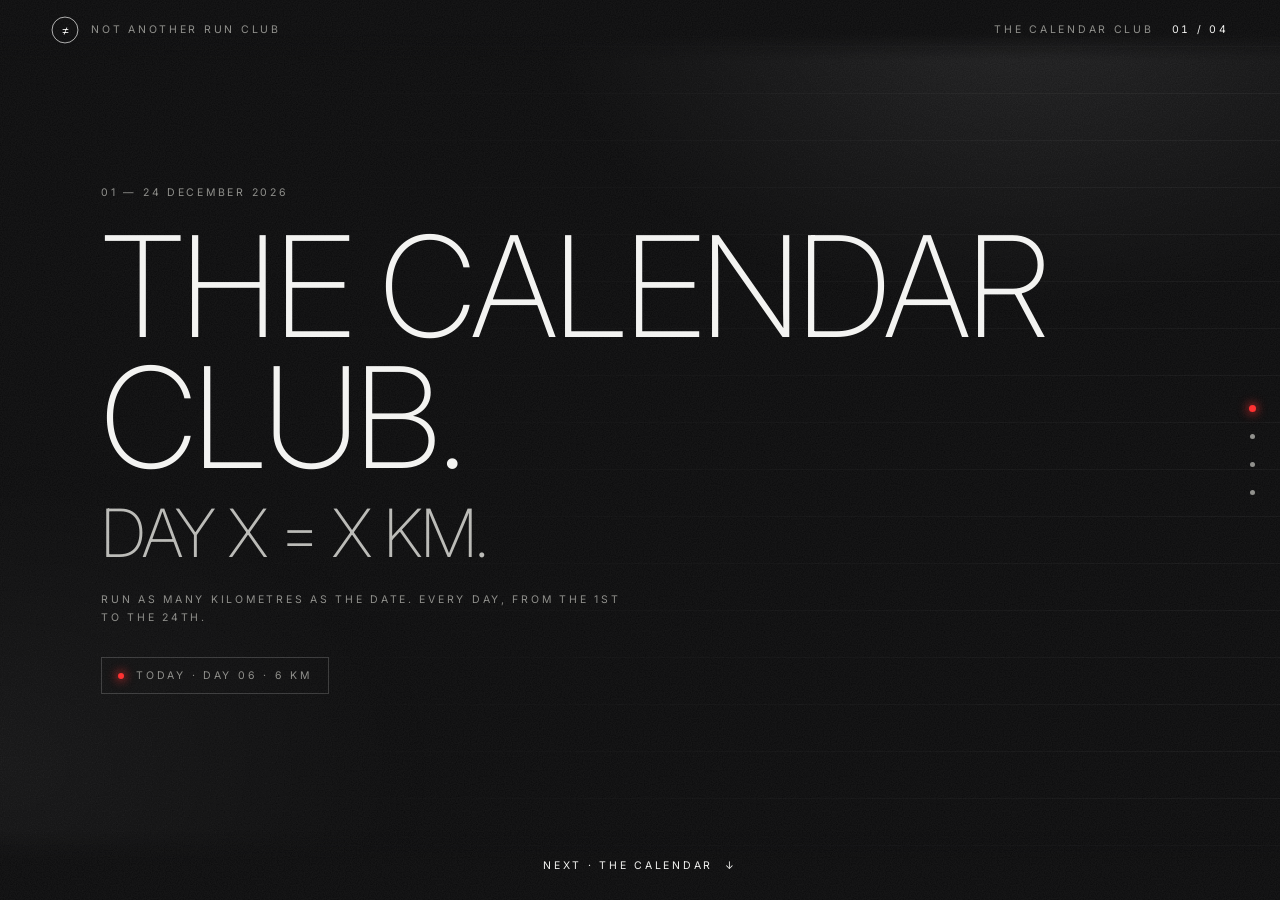
==== index.html @ fd792aae "Add files via upload" ====
<!DOCTYPE html>
<html lang="en">
<head>
<meta charset="utf-8">
<meta name="viewport" content="width=device-width, initial-scale=1, viewport-fit=cover">
<title>The Calendar Club</title>
<meta name="description" content="Day X = X km. An advent calendar for runners, 1–24 December.">
<meta name="theme-color" content="#0a0a0b">
<!-- Remove the next line if you WANT search engines to list the page (it shows runners' names). -->
<meta name="robots" content="noindex">
<link rel="icon" href="data:image/svg+xml,%3Csvg xmlns='http://www.w3.org/2000/svg' viewBox='0 0 40 40'%3E%3Crect width='40' height='40' fill='%230a0a0b'/%3E%3Ccircle cx='20' cy='20' r='17' fill='none' stroke='%23f3f3f1'/%3E%3Ctext x='20' y='28' text-anchor='middle' font-size='22' fill='%23f3f3f1' font-family='sans-serif'%3E%E2%89%A0%3C/text%3E%3C/svg%3E">
<link rel="preconnect" href="https://fonts.googleapis.com">
<link rel="preconnect" href="https://fonts.gstatic.com" crossorigin>
<link href="https://fonts.googleapis.com/css2?family=Inter:wght@200;300;400;500&display=swap" rel="stylesheet">
<link rel="stylesheet" href="style.css">
<style>
/* ===== DECK: four full-screen pages, one visible at a time, fading into each other ===== */
html,body{height:100%;overflow:hidden;overscroll-behavior:none}
#deck{position:fixed;inset:0;height:100vh;height:100dvh}
.page{position:absolute;inset:0;overflow-y:auto;overflow-x:hidden;overscroll-behavior:contain;scrollbar-width:thin;scrollbar-color:#2c2c30 transparent;
  opacity:0;visibility:hidden;transition:opacity .75s ease,visibility 0s linear .75s}
.page.active{opacity:1;visibility:visible;transition:opacity .75s ease .12s,visibility 0s}
.pin{min-height:100%;width:100%;max-width:var(--maxw);margin:0 auto;display:flex;flex-direction:column;justify-content:center;
  padding:calc(var(--bar) + 22px + env(safe-area-inset-top)) var(--pad) calc(var(--foot) + 22px + env(safe-area-inset-bottom));
  transform:translateY(18px);transition:transform .75s ease}
.page.active .pin{transform:none}

/* fixed chrome */
.bar,.foot{position:fixed;left:0;right:0;z-index:20;display:flex;align-items:center;justify-content:space-between;padding:0 var(--pad);pointer-events:none}
.bar>*,.foot>*{pointer-events:auto}
.bar{top:0;height:calc(var(--bar) + env(safe-area-inset-top));padding-top:env(safe-area-inset-top);background:linear-gradient(var(--bg) 55%,rgba(10,10,11,0))}
.foot{bottom:0;height:calc(var(--foot) + env(safe-area-inset-bottom));padding-bottom:env(safe-area-inset-bottom);justify-content:center;background:linear-gradient(to top,var(--bg) 55%,rgba(10,10,11,0))}
.brand{display:flex;align-items:center;gap:12px}
.badge{width:28px;height:28px;flex:none}
.bar .right{display:flex;gap:18px;align-items:center}
.bar .num{color:var(--ink)}
.next{display:inline-flex;gap:12px;align-items:center;padding:10px 6px;color:var(--ink)}
.next .micro{color:var(--ink)}
.next .arr{display:inline-block;animation:nudge 1.9s ease-in-out infinite}
@keyframes nudge{0%,100%{transform:translateY(0)}50%{transform:translateY(4px)}}
.next.up .arr{animation:none}
.dots{position:fixed;right:max(6px,calc(var(--pad) / 2 - 12px));top:50%;transform:translateY(-50%);z-index:21;display:flex;flex-direction:column}
.dots button{width:28px;height:28px;display:grid;place-items:center}
.dots button::before{content:"";width:5px;height:5px;border-radius:50%;background:var(--ink-3);transition:all .3s}
.dots button:hover::before{background:var(--ink)}
.dots button[aria-current="true"]::before{width:7px;height:7px;background:var(--red);box-shadow:0 0 10px 2px rgba(255,43,43,.6)}

/* page 1 — hero */
.hero h1{font-size:clamp(46px,min(11.5vw,17vh,140px),158px);margin-top:20px}
.hero .lead{font-size:clamp(26px,min(5.2vw,8vh),68px);color:var(--ink-2);margin-top:.32em}
.hero .rule{margin-top:26px;max-width:520px}
.status{margin-top:30px;display:inline-flex;gap:12px;align-items:center;border:1px solid var(--line);padding:9px 16px;align-self:flex-start}
.demo-pill{display:inline-flex;gap:10px;align-items:center;margin-top:14px;color:var(--ink);align-self:flex-start}
#updated{margin-top:14px}

/* section headings */
.sec-head{display:flex;justify-content:space-between;align-items:flex-end;gap:14px 32px;flex-wrap:wrap;margin-bottom:clamp(18px,3vh,36px)}
.sec-head h2{font-size:clamp(36px,min(7vw,11vh),92px)}
.sec-head .meta{display:flex;gap:18px;align-items:center;flex-wrap:wrap}
.notice{min-height:1.2em;margin-bottom:10px}

/* page 2 — calendar */
.cal{display:grid;grid-template-columns:repeat(6,minmax(0,1fr));gap:1px;background:var(--line-2);border:1px solid var(--line-2)}
@media(min-width:720px){.cal{grid-template-columns:repeat(8,minmax(0,1fr))}}
@media(min-width:1040px){.cal{grid-template-columns:repeat(12,minmax(0,1fr))}}
.tile{position:relative;background:var(--bg);text-align:left;padding:12px 10px 10px;min-height:104px;display:flex;flex-direction:column;justify-content:space-between;transition:background .15s,color .15s}
@media(min-width:720px){.tile{min-height:clamp(104px,15vh,150px)}}
@media(min-width:1040px){.tile{min-height:clamp(120px,24vh,210px);padding:16px 14px 14px}}
.tile .n{font-size:clamp(22px,2.6vw,32px);font-weight:200;letter-spacing:-.01em;line-height:1}
.tile .km{letter-spacing:.14em;font-size:10px;white-space:nowrap}
.tile .bt{display:flex;flex-direction:column;gap:1px}
.tile .met{letter-spacing:.12em;font-size:10px;white-space:nowrap}
.tile:hover{background:var(--bg-2)}
.tile.future{color:var(--ink-3)}
.tile.today::after{content:"";position:absolute;top:12px;right:12px;width:6px;height:6px;border-radius:50%;background:var(--red);box-shadow:0 0 10px 2px rgba(255,43,43,.55)}
.tile[aria-pressed="true"]{background:var(--ink);color:#0a0a0b}
.tile[aria-pressed="true"] .micro{color:#555}

/* page 3 — leaderboard */
.board{border-top:1px solid var(--line)}
.head,.row{display:grid;grid-template-columns:54px minmax(0,1.5fr) repeat(6,minmax(0,1fr));column-gap:14px;align-items:baseline}
.board.all .head,.board.all .row{grid-template-columns:54px minmax(0,2.4fr) repeat(3,minmax(0,1fr));column-gap:18px}
.head{align-items:end;padding:14px 0;border-bottom:1px solid var(--line-2);position:sticky;top:calc(var(--bar) + env(safe-area-inset-top));background:rgba(10,10,11,.93);z-index:3}
.row{padding:17px 0;border-bottom:1px solid var(--line-2)}
.row .rank{font-size:13px;color:var(--ink-3);letter-spacing:.12em}
.row .name{display:block;font-size:clamp(17px,1.9vw,22px);font-weight:300;text-transform:uppercase;letter-spacing:.01em;overflow-wrap:anywhere}
.row .sub{display:block;margin-top:2px;letter-spacing:.2em;font-size:9.5px}
.row .v{font-size:clamp(15px,1.5vw,18px);font-variant-numeric:tabular-nums}
.row .u{margin-left:6px;font-size:9.5px;letter-spacing:.22em;color:var(--ink-3);font-weight:400}
.row.dim,.row.dim .name{color:var(--ink-3)}
.row.top{padding:clamp(22px,3.4vw,40px) 0 clamp(20px,3vw,34px);row-gap:18px;grid-template-areas:"rank who who who who who who who" ". . km sec pace tkm tsec tpace"}
.board.all .row.top{grid-template-areas:"rank who who who who" ". . tkm tsec tpace"}
.row.top .rank{grid-area:rank}.row.top .who{grid-area:who}.row.top .cell.km{grid-area:km}.row.top .cell.sec{grid-area:sec}.row.top .cell.pace{grid-area:pace}.row.top .cell.tkm{grid-area:tkm}.row.top .cell.tsec{grid-area:tsec}.row.top .cell.tpace{grid-area:tpace}
.row.top .rank{font-size:clamp(26px,4vw,50px);font-weight:200;color:var(--ink);letter-spacing:-.01em;line-height:1}
.row.top .name{font-size:clamp(30px,5.4vw,72px);font-weight:200;letter-spacing:-.015em;line-height:1}
.row.top .v{font-size:clamp(18px,1.8vw,25px);font-weight:200}
.board.all .row.top .v{font-size:clamp(20px,2.4vw,30px)}
.row .cell.tkm{padding-left:0}
.empty{padding:clamp(30px,6vh,80px) 0;border-bottom:1px solid var(--line-2)}
.empty .display{font-size:clamp(30px,5.4vw,72px);color:var(--ink-2)}
.ranknote{margin-top:14px}
@media(max-width:820px){
  .head{display:none}
  .row,.row.top,.board.all .row,.board.all .row.top{grid-template-columns:44px repeat(3,minmax(0,1fr));grid-template-areas:"rank who who who" ". km sec pace" ". tkm tsec tpace";column-gap:10px;row-gap:12px;align-items:start}
  .board.all .row,.board.all .row.top{grid-template-areas:"rank who who who" ". tkm tsec tpace"}
  .row .rank{grid-area:rank}.row .who{grid-area:who}.row .cell.km{grid-area:km}.row .cell.sec{grid-area:sec}.row .cell.pace{grid-area:pace}.row .cell.tkm{grid-area:tkm}.row .cell.tsec{grid-area:tsec}.row .cell.tpace{grid-area:tpace}
  .row .cell[data-s]::before{display:block;content:attr(data-s);font-size:9px;letter-spacing:.14em;text-transform:uppercase;color:var(--ink-3);font-weight:400;margin-bottom:2px;white-space:nowrap}
  .row .cell.tkm,.row .cell.tsec,.row .cell.tpace{padding-top:12px;border-top:1px solid var(--line-2)}
  .board.all .row .cell.tkm,.board.all .row .cell.tsec,.board.all .row .cell.tpace{padding-top:0;border-top:0}
  .row .v{font-size:16px}
  .row.top .v,.board.all .row.top .v{font-size:19px}
  .row .u{margin-left:4px;letter-spacing:.14em}
}

/* page 4 — map */
.mapgrid{display:grid;grid-template-columns:minmax(0,1fr);gap:28px}
@media(min-width:980px){.mapgrid{grid-template-columns:minmax(0,1fr) 330px}}
.seg{display:inline-flex;border:1px solid var(--line)}
.seg button{padding:9px 14px;font-size:10.5px;letter-spacing:.24em;text-transform:uppercase;color:var(--ink-3);font-weight:400;border-right:1px solid var(--line)}
.seg button:last-child{border-right:0}
.seg button[aria-pressed="true"]{background:var(--ink);color:#0a0a0b}
.mapwrap{position:relative;background:#050506;border:1px solid var(--line-2);overflow:hidden}
.mapwrap svg{display:block;width:100%;height:auto}
.land path{fill:#151517;stroke:#2d2d31;stroke-width:.8;vector-effect:non-scaling-stroke;stroke-linejoin:round}
.glow{mix-blend-mode:screen;pointer-events:none}
.core{fill:#ff7a7a;pointer-events:none;transition:transform .15s;transform-box:fill-box;transform-origin:center}
.dot.on .core{transform:scale(1.9)}
.hit{fill:transparent;cursor:pointer}
.maplabel{fill:#d6d6d2;font-family:var(--font);font-weight:400;letter-spacing:.16em;paint-order:stroke;stroke:#050506;stroke-width:3px;stroke-linejoin:round;pointer-events:none}
.tip{position:absolute;pointer-events:none;background:rgba(10,10,11,.94);border:1px solid var(--line);padding:10px 14px;white-space:nowrap;opacity:0;transform:translate(-50%,calc(-100% - 16px));transition:opacity .12s;z-index:5}
.tip.on{opacity:1}
.tip.below{transform:translate(-50%,18px)}
.tip b{display:block;font-weight:400;font-size:12px;letter-spacing:.18em;text-transform:uppercase;margin-bottom:2px}
.legend{display:flex;gap:10px;align-items:center;margin-top:12px}.legend i{flex:none}.legend span{min-width:0}
.legend i{display:inline-block;width:22px;height:22px;border-radius:50%;background:radial-gradient(circle,rgba(255,43,43,.95),rgba(255,43,43,0) 70%)}
.cities{list-style:none}
.cities li{padding:13px 0;border-bottom:1px solid var(--line-2);cursor:default}
.cities li.on .cn{color:var(--red)}
.cities .line{display:flex;justify-content:space-between;gap:12px;align-items:baseline}
.cities .cn{font-size:15px;text-transform:uppercase;letter-spacing:.06em;font-weight:300}
.cities .cbar{height:1px;background:var(--line-2);margin-top:9px;position:relative}
.cities .cbar i{position:absolute;left:0;top:-.5px;height:2px;background:var(--red);box-shadow:0 0 10px rgba(255,43,43,.6)}

@media(max-width:640px){.bar .right .title{display:none}.badge{width:24px;height:24px}.dots{right:2px}.dots button{width:16px;height:28px}}
@media(max-height:560px){.pin{justify-content:flex-start}}
</style>
</head>
<body>
<div class="heroBg" aria-hidden="true"></div>

<header class="bar">
  <div class="brand">
    <svg class="badge" viewBox="0 0 40 40" aria-hidden="true"><circle cx="20" cy="20" r="18.5" fill="none" stroke="currentColor" stroke-width="1"/><text x="20" y="27" text-anchor="middle" font-size="20" font-weight="300" fill="currentColor" font-family="Inter,system-ui,sans-serif">≠</text></svg>
    <span class="micro">Not Another Run Club</span>
  </div>
  <div class="right">
    <span class="micro title" id="pgTitle"></span>
    <span class="micro num" id="pgCount" aria-live="polite"></span>
  </div>
</header>

<nav class="dots" id="dots" aria-label="Pages"></nav>

<main id="deck">
  <section class="page active" id="top" data-title="The Calendar Club" aria-label="The Calendar Club">
    <div class="pin hero">
      <p class="micro">01 — 24 December 2026</p>
      <h1 class="display">The Calendar<br>Club.</h1>
      <p class="lead display">Day X = X km.</p>
      <p class="micro rule">Run as many kilometres as the date. Every day, from the 1st to the 24th.</p>
      <div class="status micro" id="status" aria-live="polite"></div>
      <div class="demo-pill micro" id="demoPill" hidden><span class="dot-live"></span>Demo data · not real runners</div>
      <p class="micro" id="updated"></p>
    </div>
  </section>

  <section class="page" id="calendar" data-title="The calendar" aria-label="The calendar">
    <div class="pin">
      <div class="sec-head">
        <h2 class="display">The calendar.</h2>
        <p class="micro">Tap a day to open its leaderboard</p>
      </div>
      <div class="cal" id="cal" role="group" aria-label="Days 1 to 24"></div>
    </div>
  </section>

  <section class="page" id="leaderboard" data-title="Leaderboard" aria-label="Leaderboard">
    <div class="pin" style="justify-content:flex-start">
      <div class="sec-head">
        <h2 class="display">Leaderboard.</h2>
        <div class="meta">
          <p class="micro" id="resMeta"></p>
          <button class="linkbtn" id="resAll" type="button" hidden>← All days</button>
        </div>
      </div>
      <p class="micro notice" id="notice" aria-live="polite"></p>
      <div class="board" id="board" role="table" aria-label="Leaderboard"></div>
      <p class="micro ranknote" id="rankNote"></p>
    </div>
  </section>

  <section class="page" id="map" data-title="Where we ran" aria-label="Where we ran">
    <div class="pin">
      <div class="sec-head">
        <h2 class="display">Where we ran.</h2>
        <div class="meta">
          <button class="linkbtn" id="mapAll" type="button" hidden>← All days</button>
          <div class="seg" id="seg" role="group" aria-label="Map area"></div>
        </div>
      </div>
      <div class="mapgrid">
        <div>
          <div class="mapwrap" id="mapwrap"></div>
          <div class="legend micro"><i aria-hidden="true"></i><span id="mapNote"></span></div>
        </div>
        <div>
          <p class="micro" style="margin-bottom:6px" id="cityHead">Cities</p>
          <ul class="cities" id="cities"></ul>
          <p class="micro" id="cityMore" style="margin-top:14px"></p>
        </div>
      </div>
    </div>
  </section>
</main>

<footer class="foot">
  <button class="next" id="nextBtn" type="button"><span class="micro" id="nextLab"></span><span class="micro arr" aria-hidden="true">↓</span></button>
</footer>

<noscript><p style="position:fixed;inset:0;display:grid;place-items:center;background:#0a0a0b;color:#f3f3f1;z-index:99">This page needs JavaScript.</p></noscript>

<script src="shared.js"></script>
<script>
(() => {
'use strict';
const { DAYS, norm, pad2, fmtKm, fmtTime, fmtPace, fmtInt, CITIES, cityKey, clean } = window.CC;

/* ===== SETTINGS ===== */
const YEAR = 2026;          // challenge year (1–24 December)
const TZ = 'Europe/Budapest';
const RANK_BY = 'time';     // 'time': fastest total time wins   |   'pace': fastest average pace wins (fairer when runners have different days)
const POLL_MS = 60000;      // how often the open page checks data.json for news

const $ = (q) => document.querySelector(q);
const NS = 'http://www.w3.org/2000/svg';
function h(tag, props, ...kids) {
  const el = document.createElement(tag);
  if (props) for (const [k, v] of Object.entries(props)) {
    if (v == null || v === false) continue;
    if (k === 'class') el.className = v;
    else if (k.startsWith('on')) el.addEventListener(k.slice(2), v);
    else el.setAttribute(k, v === true ? '' : v);
  }
  for (const c of kids.flat()) { if (c == null || c === false) continue; el.append(c.nodeType ? c : document.createTextNode(String(c))); }
  return el;
}
function s(tag, props, text) {
  const el = document.createElementNS(NS, tag);
  if (props) for (const [k, v] of Object.entries(props)) if (v != null) el.setAttribute(k, v);
  if (text != null) el.textContent = text;
  return el;
}

/* ===== STATE ===== */
const DEMO_Q = /[?&]demo(=|&|$)/.test(location.search);
let DATA = null, ENTRIES = [], loaded = false, lastText = null;
const state = { day: null, mapDay: null, view: null, active: null, touched: false };   // day = leaderboard filter, mapDay = map filter
let GEO = null;

function isDemo() { return DEMO_Q || !!(DATA && DATA.demo); }
function todayInfo() {
  if (isDemo()) return { phase: 'live', day: (DATA && DATA.previewToday) || 9 };
  const [y, m, d] = new Intl.DateTimeFormat('en-CA', { timeZone: TZ, year: 'numeric', month: '2-digit', day: '2-digit' }).format(new Date()).split('-').map(Number);
  const diff = Math.round((Date.UTC(y, m - 1, d) - Date.UTC(YEAR, 11, 1)) / 864e5);
  if (diff < 0) return { phase: 'before', in: -diff };
  if (diff >= DAYS) return { phase: 'after' };
  return { phase: 'live', day: diff + 1 };
}

/* ===== AGGREGATION ===== */
function computeRows(day) {
  const groups = new Map();
  for (const e of ENTRIES) { const k = norm(e.name); if (!groups.has(k)) groups.set(k, []); groups.get(k).push(e); }
  const rows = [];
  for (const [key, es] of groups) {
    es.sort((a, b) => (a.at - b.at) || (a.day - b.day));
    const byDay = new Map(); for (const e of es) byDay.set(e.day, e);          // one result per day — the latest entry wins
    const days = [...byDay.values()], doneDays = days.filter((e) => e.done);
    const sel = day ? days.filter((e) => e.day === day) : days, selDone = sel.filter((e) => e.done), timed = selDone.filter((e) => e.sec != null);
    const sumSec = (l) => l.reduce((a, e) => a + e.sec, 0), sumKm = (l) => l.reduce((a, e) => a + e.day, 0);      // a finished day is worth its own number of km
    const allTimed = doneDays.filter((e) => e.sec != null);
    rows.push({
      key, name: es[0].name, daysDone: doneDays.length,
      dayKm: sumKm(selDone), sec: timed.length ? sumSec(timed) : null, pace: timed.length ? sumSec(timed) / sumKm(timed) : null,                 // the selected day (all days when none is selected)
      totalKm: sumKm(doneDays), tsec: allTimed.length ? sumSec(allTimed) : null, tpace: allTimed.length ? sumSec(allTimed) / sumKm(allTimed) : null, // all days, counted by the page
      ranked: selDone.length > 0, tried: sel.length > 0, timeComplete: selDone.length > 0 && timed.length === selDone.length, rank: null,
    });
  }
  /* RANKING: 1) finished the job first (the day's distance; overall: most days finished)  2) then the faster time (runners whose times are all entered go first)  3) then name */
  const t = (r) => { const v = RANK_BY === 'pace' ? r.pace : r.sec; return v == null ? Infinity : v; };
  const ranked = rows.filter((r) => r.ranked).sort((a, b) =>
    (day ? 0 : b.daysDone - a.daysDone) || (Number(b.timeComplete) - Number(a.timeComplete)) || (t(a) - t(b)) || (b.totalKm - a.totalKm) || a.name.localeCompare(b.name, 'hu'));
  ranked.forEach((r, i) => { r.rank = i + 1; });
  const rest = rows.filter((r) => !r.ranked).sort((a, b) => (Number(b.tried) - Number(a.tried)) || a.name.localeCompare(b.name, 'hu'));
  return ranked.concat(rest);
}
function cityStats(es) {
  const m = new Map();
  for (const e of es) {
    const k = cityKey(e.city); if (!k) continue;
    let c = m.get(k); if (!c) { c = { key: k, name: e.city, km: 0, runs: 0, runners: new Set(), lat: null, lon: null }; m.set(k, c); }
    c.km += e.km; c.runs++; c.runners.add(norm(e.name));
    if (c.lat == null && e.lat != null && e.lon != null) { c.lat = e.lat; c.lon = e.lon; }
  }
  for (const c of m.values()) { const t = CITIES.get(norm(c.name)); if (t) { c.name = t.name; if (c.lat == null) { c.lat = t.lat; c.lon = t.lon; } } }
  return [...m.values()].sort((a, b) => b.km - a.km);
}

/* ===== PAGE 1: status ===== */
function renderStatus() {
  const t = todayInfo(), el = $('#status'); el.replaceChildren();
  if (t.phase === 'live') el.append(h('span', { class: 'dot-live' }), `Today · Day ${pad2(t.day)} · ${t.day} km`);
  else if (t.phase === 'before') el.append(`Opens in ${t.in} ${t.in === 1 ? 'day' : 'days'} · 01 Dec`);
  else el.append('The calendar is closed · see you next year');
  $('#demoPill').hidden = !isDemo();
  const last = ENTRIES.reduce((a, e) => Math.max(a, e.at || 0), 0);
  $('#updated').textContent = last && !isDemo() ? 'Last update · ' + new Intl.DateTimeFormat('en-GB', { timeZone: TZ, day: '2-digit', month: 'short', hour: '2-digit', minute: '2-digit' }).format(new Date(last)) : '';
}

/* ===== PAGE 2: calendar ===== */
function renderCal() {
  const t = todayInfo(), el = $('#cal'); el.replaceChildren();
  const perDay = new Map();   // day -> runner -> finished?
  for (const e of [...ENTRIES].sort((x, y) => x.at - y.at)) { if (!perDay.has(e.day)) perDay.set(e.day, new Map()); perDay.get(e.day).set(norm(e.name), e.done); }
  for (let d = 1; d <= DAYS; d++) {
    const m = perDay.get(d); let met = 0;
    if (m) for (const v of m.values()) if (v) met++;
    const future = t.phase === 'before' || (t.phase === 'live' && d > t.day);
    el.append(h('button', {
      type: 'button', class: 'tile' + (t.phase === 'live' && d === t.day ? ' today' : '') + (future ? ' future' : ''),
      'aria-pressed': String(state.day === d), 'aria-label': `Day ${d}, ${d} km — open leaderboard`,
      onclick: () => { state.day = d; state.mapDay = d; state.touched = true; renderAll(); go(2, 'jump', true); },
    }, h('span', { class: 'n num' }, pad2(d)), h('span', { class: 'bt' }, m ? h('span', { class: 'met micro num' }, '✓ ' + met) : null, h('span', { class: 'km micro' }, d + ' km'))));
  }
}

/* ===== PAGE 3: leaderboard ===== */
/* [css class, header label, short label for phones] */
const COLS_DAY = [['km', 'Distance', 'Distance'], ['sec', 'Time', 'Time'], ['pace', 'Avg pace', 'Avg pace']];
const COLS_TOT = [['tkm', 'Total distance', 'Total dist.'], ['tsec', 'Total time', 'Total time'], ['tpace', 'Avg total pace', 'Total pace']];
function renderBoard() {
  const root = $('#board'); root.replaceChildren();
  const day = state.day, rows = computeRows(day);
  root.className = 'board' + (day ? '' : ' all');
  const totalKm = rows.reduce((a, r) => a + r.totalKm, 0);
  const doneN = rows.filter((r) => r.ranked).length;
  $('#resMeta').textContent = day
    ? `Day ${pad2(day)} · ${day} km · ${doneN} of ${rows.length} finished`
    : `Overall · ${rows.length} ${rows.length === 1 ? 'runner' : 'runners'} · ${fmtInt(totalKm)} km`;
  $('#resAll').hidden = !day;
  const how = RANK_BY === 'pace' ? 'average pace' : 'time';
  $('#rankNote').textContent = rows.length ? (day ? `Ranked by finishers first, then fastest ${how} on day ${pad2(day)}. Distance, time and pace are for day ${pad2(day)}; the totals add up every day (day 7 = 7 km).` : `Ranked by days finished first, then fastest ${how}. Distance = the days finished added up (day 7 = 7 km).`) : '';
  if (!loaded) { root.append(h('div', { class: 'empty' }, h('p', { class: 'micro' }, 'Loading results…'))); return; }
  if (!rows.length) {
    const t = todayInfo();
    root.append(h('div', { class: 'empty' }, h('p', { class: 'display' }, 'No results yet.'),
      h('p', { class: 'micro', style: 'margin-top:14px' }, t.phase === 'before' ? 'The calendar opens on 01 December.' : 'Nothing has been logged yet.')));
    return;
  }
  const cols = (day ? COLS_DAY : []).concat(COLS_TOT);
  const head = h('div', { class: 'head', role: 'row' }, h('span', { class: 'micro hd-rank', role: 'columnheader' }, '#'), h('span', { class: 'micro', role: 'columnheader' }, 'Runner'));
  for (const [, label] of cols) head.append(h('span', { class: 'micro', role: 'columnheader' }, label));
  root.append(head);
  rows.forEach((r, i) => {
    const top = i === 0 && r.rank === 1;
    let sub;
    if (day) sub = r.ranked ? `Day ${pad2(day)} · ✓ Finished` : r.tried ? `Day ${pad2(day)} · ✗ Not finished` : 'No result yet';
    else sub = `${r.daysDone} ${r.daysDone === 1 ? 'day' : 'days'} finished`;
    const val = { km: [r.ranked ? fmtInt(r.dayKm) : '—', 'km'], sec: [fmtTime(r.sec), ''], pace: [fmtPace(r.pace), '/km'], tkm: [fmtInt(r.totalKm), 'km'], tsec: [fmtTime(r.tsec), ''], tpace: [fmtPace(r.tpace), '/km'] };
    const cell = ([cls, label, short]) => h('span', { class: 'cell ' + cls, role: 'cell', 'data-l': label, 'data-s': short }, h('span', { class: 'v' }, val[cls][0]), val[cls][1] && val[cls][0] !== '—' ? h('span', { class: 'u' }, val[cls][1]) : null);
    root.append(h('div', { class: 'row' + (top ? ' top' : '') + (r.ranked ? '' : ' dim'), role: 'row' },
      h('span', { class: 'rank cell num', role: 'cell' }, r.rank ? pad2(r.rank) : '—'),
      h('span', { class: 'who cell', role: 'cell' }, h('span', { class: 'name' }, r.name), h('span', { class: 'sub micro' }, sub)),
      ...cols.map(cell)));
  });
}

/* ===== PAGE 4: map ===== */
const W = 1000, rad = (d) => d * Math.PI / 180;
const merc = (lat) => Math.log(Math.tan(Math.PI / 4 + rad(Math.max(-85, Math.min(85, lat))) / 2));
const VIEWS = {
  hu: { label: 'Hungary', bbox: [15.2, 45.2, 23.9, 49.2], K: [24, 6.5, 110], core: 4.6, fs: 13 },
  eu: { label: 'Europe', bbox: [-11, 34, 42, 63], K: [12, 3.6, 52], core: 3.2, fs: 11 },
  world: { label: 'World', bbox: [-180, -58, 180, 80], K: [8, 2.2, 30], core: 2.4, fs: 9 },
};
for (const v of Object.values(VIEWS)) { const [lo0, la0, lo1, la1] = v.bbox; v.k = W / rad(lo1 - lo0); v.y0 = merc(la1); v.w = W; v.h = Math.round((merc(la1) - merc(la0)) * v.k); }
const project = (v, lon, lat) => [rad(lon - v.bbox[0]) * v.k, (v.y0 - merc(lat)) * v.k];
const inside = (v, c) => c.lon >= v.bbox[0] && c.lon <= v.bbox[2] && c.lat >= v.bbox[1] && c.lat <= v.bbox[3];
function autoView(cs) {
  if (!cs.length) return 'hu';
  if (cs.every((c) => inside(VIEWS.hu, c))) return 'hu';
  if (cs.every((c) => inside(VIEWS.eu, c))) return 'eu';
  return 'world';
}
const mapState = { key: null, svg: null, land: null, dots: null, tip: null };
function showTip(c, v, x, y) {
  const tip = mapState.tip; tip.replaceChildren(h('b', null, c.name), h('span', { class: 'micro' }, `${c.runners.size} ${c.runners.size === 1 ? 'runner' : 'runners'} · ${c.runs} ${c.runs === 1 ? 'run' : 'runs'} · ${fmtKm(c.km)} km`));
  const py = y / v.h * 100; tip.style.left = Math.min(84, Math.max(16, x / v.w * 100)) + '%'; tip.style.top = py + '%'; tip.classList.toggle('below', py < 24); tip.classList.add('on');
}
const hideTip = () => { if (mapState.tip) mapState.tip.classList.remove('on'); };
function setActive(key) {
  state.active = key;
  document.querySelectorAll('.dot').forEach((n) => n.classList.toggle('on', n.dataset.k === key));
  document.querySelectorAll('.cities li').forEach((n) => n.classList.toggle('on', n.dataset.k === key));
}
function renderMap() {
  const es = (state.mapDay ? ENTRIES.filter((e) => e.day === state.mapDay) : ENTRIES).filter((e) => e.done);
  const cs = cityStats(es), located = cs.filter((c) => c.lat != null);
  const key = state.view || autoView(located), v = VIEWS[key];
  $('#mapAll').hidden = !state.mapDay;
  const seg = $('#seg'); seg.replaceChildren();
  for (const [k, vv] of Object.entries(VIEWS)) seg.append(h('button', { type: 'button', 'aria-pressed': String(k === key), onclick: () => { state.view = k; renderMap(); } }, vv.label));
  const wrap = $('#mapwrap');
  if (mapState.key !== key) {
    const svg = s('svg', { viewBox: `0 0 ${v.w} ${v.h}`, role: 'img', 'aria-label': 'Map of cities where runs were completed' });
    const defs = s('defs'), g = s('radialGradient', { id: 'heat' });
    g.append(s('stop', { offset: '0', 'stop-color': '#ff2b2b', 'stop-opacity': '.95' }), s('stop', { offset: '.35', 'stop-color': '#ff2b2b', 'stop-opacity': '.42' }), s('stop', { offset: '1', 'stop-color': '#ff2b2b', 'stop-opacity': '0' }));
    defs.append(g);
    const land = s('path', { d: GEO && GEO.views[key] ? GEO.views[key].d : '' });
    const gl = s('g', { class: 'land' }); gl.append(land);
    const dots = s('g');
    svg.append(defs, gl, dots);
    const tip = h('div', { class: 'tip', role: 'status' });
    wrap.replaceChildren(svg, tip);
    svg.addEventListener('click', (ev) => { if (!ev.target.classList.contains('hit')) { hideTip(); setActive(null); } });
    Object.assign(mapState, { key, svg, land, dots, tip });
  }
  const dots = mapState.dots; dots.replaceChildren();
  const vis = located.filter((c) => inside(v, c));
  const rOf = (km) => Math.min(v.K[2], v.K[0] + v.K[1] * Math.sqrt(km));
  const pts = vis.map((c) => ({ c, p: project(v, c.lon, c.lat) }));
  for (const { c, p } of pts.slice().reverse()) {
    const [x, y] = p, r = rOf(c.km);
    const g = s('g', { class: 'dot', 'data-k': c.key, tabindex: '0', role: 'img', 'aria-label': `${c.name}: ${fmtKm(c.km)} km, ${c.runners.size} runners` });
    g.append(s('circle', { class: 'glow', cx: x, cy: y, r, fill: 'url(#heat)' }), s('circle', { class: 'core', cx: x, cy: y, r: v.core }), s('circle', { class: 'hit', cx: x, cy: y, r: Math.max(r * 0.55, 14) }));
    const on = () => { showTip(c, v, x, y); setActive(c.key); };
    g.addEventListener('pointerenter', on); g.addEventListener('focus', on);
    g.addEventListener('pointerleave', () => { hideTip(); setActive(null); }); g.addEventListener('blur', () => { hideTip(); setActive(null); });
    g.addEventListener('click', on);
    dots.append(g);
  }
  const placed = [];
  for (const { c, p } of pts.slice(0, 8)) {
    const [x, y] = p, txt = c.name.toUpperCase(), w = txt.length * v.fs * 0.78 + 8, left = x + v.core + 8 + w > v.w - 6;
    const x0 = left ? x - v.core - 8 - w : x + v.core + 8, box = [x0, y - v.fs, x0 + w, y + v.fs * 0.4];
    if (placed.some((b) => !(box[2] < b[0] || box[0] > b[2] || box[3] < b[1] || box[1] > b[3]))) continue;
    placed.push(box);
    dots.append(s('text', { class: 'maplabel', x: left ? x - v.core - 8 : x + v.core + 8, y: y + v.fs * 0.35, 'font-size': v.fs, 'text-anchor': left ? 'end' : 'start' }, txt));
  }
  $('#mapNote').textContent = `Red glow = kilometres run in that city · ${state.mapDay ? 'day ' + pad2(state.mapDay) : 'all days'}`;
  const ul = $('#cities'); ul.replaceChildren();
  const max = cs.length ? cs[0].km : 1;
  $('#cityHead').textContent = state.mapDay ? `Cities · day ${pad2(state.mapDay)}` : 'Cities · all days';
  for (const c of cs.slice(0, 14)) {
    const li = h('li', { 'data-k': c.key },
      h('div', { class: 'line' }, h('span', { class: 'cn' }, c.name), h('span', { class: 'micro num' }, `${c.runners.size} · ${fmtKm(c.km)} km`)),
      h('div', { class: 'cbar' }, h('i', { style: `width:${Math.max(3, c.km / max * 100)}%` })));
    li.addEventListener('pointerenter', () => { setActive(c.key); const q = pts.find((o) => o.c.key === c.key); if (q) showTip(c, v, q.p[0], q.p[1]); });
    li.addEventListener('pointerleave', () => { setActive(null); hideTip(); });
    ul.append(li);
  }
  if (!cs.length) ul.append(h('li', null, h('span', { class: 'micro' }, 'No runs yet')));
  const hidden = cs.length - vis.length, extra = cs.length > 14 ? cs.length - 14 : 0;
  const msgs = [];
  if (hidden > 0) msgs.push(`${hidden} ${hidden === 1 ? 'city is' : 'cities are'} outside this view or have no coordinates`);
  if (extra > 0) msgs.push(`+${extra} more in the list`);
  $('#cityMore').textContent = msgs.join(' · ');
}

function renderAll() { renderStatus(); renderCal(); renderBoard(); renderMap(); }

/* ===== DECK NAVIGATION: one page at a time, cross-fade between them ===== */
const pages = [...document.querySelectorAll('.page')];
const IDS = pages.map((p) => p.id);
const TITLES = pages.map((p) => p.dataset.title);
let cur = 0, locked = false;
const dotsEl = $('#dots');
pages.forEach((p, i) => dotsEl.append(h('button', { type: 'button', 'aria-label': `${pad2(i + 1)} ${TITLES[i]}`, title: TITLES[i], onclick: () => go(i, i < cur ? 'back' : 'jump', true) })));

function show(i) {
  cur = i;
  pages.forEach((p, k) => { const on = k === i; p.classList.toggle('active', on); p.inert = !on; p.setAttribute('aria-hidden', on ? 'false' : 'true'); });
  [...dotsEl.children].forEach((b, k) => { if (k === i) b.setAttribute('aria-current', 'true'); else b.removeAttribute('aria-current'); });
  $('#pgCount').textContent = `${pad2(i + 1)} / ${pad2(pages.length)}`;
  $('#pgTitle').textContent = TITLES[i];
  const last = i === pages.length - 1, nb = $('#nextBtn');
  nb.classList.toggle('up', last);
  $('#nextLab').textContent = last ? 'Back to start' : 'Next · ' + TITLES[i + 1];
  nb.querySelector('.arr').textContent = last ? '↑' : '↓';
  document.title = (i ? TITLES[i] + ' · ' : '') + 'The Calendar Club';
  try { history.replaceState(null, '', '#' + IDS[i]); } catch (e) {}
}
function go(i, how, force) {
  i = Math.max(0, Math.min(pages.length - 1, i));
  if (i === cur || (locked && !force)) return false;
  locked = true; setTimeout(() => { locked = false; }, 850);
  const p = pages[i]; p.scrollTop = how === 'back' ? p.scrollHeight : 0;
  show(i); return true;
}
const canScroll = (dir) => { const p = pages[cur]; return dir > 0 ? p.scrollTop + p.clientHeight < p.scrollHeight - 2 : p.scrollTop > 2; };
const flip = (dir) => go(dir > 0 && cur === pages.length - 1 ? 0 : cur + dir, dir < 0 ? 'back' : 'jump');

/* wheel / trackpad — only a fresh gesture that STARTS at the edge of a page flips it, so inertia never skips pages */
let lastWheel = 0, consumed = false, edgeAtStart = false;
window.addEventListener('wheel', (e) => {
  if (e.ctrlKey || Math.abs(e.deltaY) < Math.abs(e.deltaX)) return;
  const now = performance.now(), fresh = now - lastWheel > 120; lastWheel = now;
  const dir = e.deltaY > 0 ? 1 : -1;
  if (fresh) { consumed = false; edgeAtStart = !canScroll(dir); }
  if (canScroll(dir)) { if (!pages[cur].contains(e.target)) { e.preventDefault(); pages[cur].scrollTop += e.deltaY; } return; }
  e.preventDefault();
  if (consumed || !edgeAtStart || Math.abs(e.deltaY) < 6) return;
  consumed = true;
  if (dir > 0 && cur === pages.length - 1) return;
  go(cur + dir, dir < 0 ? 'back' : 'jump');
}, { passive: false });

/* touch — swipe up/down, flips only when the swipe BEGAN at the page edge */
let t0 = null;
window.addEventListener('touchstart', (e) => {
  if (e.touches.length !== 1) { t0 = null; return; }
  const t = e.touches[0]; t0 = { x: t.clientX, y: t.clientY, down: !canScroll(1), up: !canScroll(-1) };
}, { passive: true });
window.addEventListener('touchend', (e) => {
  if (!t0) return;
  const t = e.changedTouches[0], dy = t0.y - t.clientY, dx = t0.x - t.clientX, st = t0; t0 = null;
  if (Math.abs(dy) < 50 || Math.abs(dy) < Math.abs(dx) * 1.2) return;
  const dir = dy > 0 ? 1 : -1;
  if ((dir > 0 && st.down) || (dir < 0 && st.up)) go(cur + dir, dir < 0 ? 'back' : 'jump');
}, { passive: true });
window.addEventListener('touchcancel', () => { t0 = null; }, { passive: true });

/* keyboard */
window.addEventListener('keydown', (e) => {
  if (e.altKey || e.ctrlKey || e.metaKey) return;
  const tag = e.target && e.target.tagName;
  if (tag === 'INPUT' || tag === 'TEXTAREA' || tag === 'SELECT') return;
  const k = e.key; let dir = 0, step = 0;
  if (k === 'ArrowDown') { dir = 1; step = 90; } else if (k === 'ArrowUp') { dir = -1; step = 90; }
  else if (k === 'PageDown') { dir = 1; step = 0.85; } else if (k === 'PageUp') { dir = -1; step = 0.85; }
  else if (k === ' ' && tag !== 'BUTTON' && tag !== 'A') { dir = e.shiftKey ? -1 : 1; step = 0.85; }
  else if (k === 'Home') { e.preventDefault(); go(0, 'back'); return; }
  else if (k === 'End') { e.preventDefault(); go(pages.length - 1, 'jump'); return; }
  if (!dir) return;
  e.preventDefault();
  if (canScroll(dir)) { const p = pages[cur]; p.scrollBy({ top: dir * (step < 5 ? step * p.clientHeight : step), behavior: 'smooth' }); return; }
  if (dir > 0 && cur === pages.length - 1) return;
  go(cur + dir, dir < 0 ? 'back' : 'jump');
});

$('#nextBtn').addEventListener('click', () => { if (cur === pages.length - 1) go(0, 'back', true); else go(cur + 1, 'jump', true); });
$('#resAll').addEventListener('click', () => { state.day = null; state.mapDay = null; state.touched = true; renderAll(); });
$('#mapAll').addEventListener('click', () => { state.day = null; state.mapDay = null; state.touched = true; renderAll(); });
window.addEventListener('hashchange', () => { const i = IDS.indexOf(location.hash.slice(1)); if (i >= 0 && i !== cur) go(i, i < cur ? 'back' : 'jump', true); });

/* ===== DATA ===== */
function apply(j) {
  DATA = j && typeof j === 'object' ? j : {};
  ENTRIES = (Array.isArray(DATA.entries) ? DATA.entries : []).map((d) => clean(d && d.id, d)).filter(Boolean);
  loaded = true; $('#notice').textContent = '';
  if (!state.touched) { const t = todayInfo(); state.day = t.phase === 'live' ? t.day : null; }   // while the event runs, the leaderboard opens on today
  renderAll();
}
async function loadData() {
  if (DEMO_Q) return;
  try {
    const r = await fetch('data.json?t=' + Date.now(), { cache: 'no-store' });
    if (!r.ok) throw new Error('HTTP ' + r.status);
    const text = await r.text();
    if (text === lastText) { $('#notice').textContent = ''; return; }
    const j = JSON.parse(text); lastText = text; apply(j);
  } catch (e) {
    if (!loaded) { loaded = true; renderAll(); }
    $('#notice').textContent = location.protocol === 'file:' ? 'Open this page from a web address (e.g. GitHub Pages) — browsers block data files on local files.' : 'Results could not be refreshed just now. Showing the last known data.';
  }
}

async function boot() {
  const start = IDS.indexOf(location.hash.slice(1));
  show(start >= 0 ? start : 0);
  if (DEMO_Q) apply({ demo: true, previewToday: 9, entries: window.CC.demoEntries(9) });
  else renderAll();
  fetch('geo.json').then((r) => r.json()).then((j) => { GEO = j; if (mapState.land && j.views[mapState.key]) mapState.land.setAttribute('d', j.views[mapState.key].d); }).catch(() => {});
  await loadData();
  setInterval(() => { if (document.visibilityState === 'visible') loadData(); }, POLL_MS);
  document.addEventListener('visibilitychange', () => { if (document.visibilityState === 'visible') loadData(); });
}
boot();
})();
</script>
</body>
</html>
---- style.css ----
/* style.css — theme + base styles shared by index.html and editor.html.
   To restyle the whole site, start with the variables below. */
:root{
  color-scheme:dark;
  --bg:#0a0a0b;
  --bg-2:#111113;
  --ink:#f3f3f1;
  --ink-2:#b9b9b5;
  --ink-3:#8c8c88;
  --line:rgba(255,255,255,.18);
  --line-2:rgba(255,255,255,.09);
  --red:#ff2b2b;
  --font:"Inter",system-ui,-apple-system,"Segoe UI",Helvetica,Arial,sans-serif;
  --pad:clamp(20px,4vw,56px);
  --maxw:1180px;
  --bar:60px;
  --foot:68px;
}
*{box-sizing:border-box;margin:0;padding:0}
html{background:var(--bg);color:var(--ink);-webkit-text-size-adjust:100%}
body{font-family:var(--font);font-weight:300;line-height:1.4;min-height:100vh;position:relative;-webkit-font-smoothing:antialiased}
/* film grain */
body::before{content:"";position:fixed;inset:0;pointer-events:none;z-index:60;opacity:.085;mix-blend-mode:screen;
  background-image:url("data:image/svg+xml;utf8,%3Csvg xmlns='http://www.w3.org/2000/svg' width='180' height='180'%3E%3Cfilter id='n'%3E%3CfeTurbulence type='fractalNoise' baseFrequency='.85' numOctaves='2' stitchTiles='stitch'/%3E%3CfeColorMatrix values='0 0 0 0 1 0 0 0 0 1 0 0 0 0 1 0 0 0 .8 0'/%3E%3C/filter%3E%3Crect width='100%25' height='100%25' filter='url(%23n)'/%3E%3C/svg%3E")}
/* soft glow + faint running-track lane lines behind everything */
.heroBg{position:fixed;inset:0;z-index:-1;pointer-events:none;
  background:radial-gradient(ellipse 60% 55% at 80% 0%,rgba(255,255,255,.09),transparent 65%),radial-gradient(ellipse 50% 50% at 0% 85%,rgba(255,255,255,.04),transparent 70%)}
.heroBg::after{content:"";position:absolute;inset:0;background:repeating-linear-gradient(to bottom,transparent 0 46px,rgba(255,255,255,.045) 46px 47px);
  -webkit-mask-image:linear-gradient(to right,transparent 10%,#000 95%);mask-image:linear-gradient(to right,transparent 10%,#000 95%)}
button{font:inherit;color:inherit;background:none;border:0;cursor:pointer}
a{color:inherit}
:focus-visible{outline:1px solid var(--ink);outline-offset:3px}
[hidden]{display:none!important}

.micro{font-size:10.5px;letter-spacing:.26em;text-transform:uppercase;color:var(--ink-3);font-weight:400;line-height:1.7}
.display{font-weight:200;text-transform:uppercase;letter-spacing:-.02em;line-height:.93}
.num{font-variant-numeric:tabular-nums}
.linkbtn{font-size:10.5px;letter-spacing:.26em;text-transform:uppercase;color:var(--ink);border-bottom:1px solid var(--line);padding-bottom:2px;display:inline-block;text-decoration:none}
.linkbtn:hover{border-color:var(--ink)}
.dot-live{width:6px;height:6px;border-radius:50%;background:var(--red);box-shadow:0 0 10px 2px rgba(255,43,43,.6);flex:none}

/* forms */
input,select,textarea{width:100%;background:transparent;border:0;border-bottom:1px solid var(--line);color:var(--ink);font:inherit;font-weight:300;font-size:16px;padding:9px 0;border-radius:0;outline:none}
input:focus,select:focus,textarea:focus{border-bottom-color:var(--ink)}
textarea{border:1px solid var(--line);padding:12px;min-height:130px;font-size:13px;font-family:ui-monospace,Menlo,Consolas,monospace;resize:vertical}
select option{background:#111}
.grid-f{display:grid;grid-template-columns:repeat(auto-fit,minmax(150px,1fr));gap:20px 22px}
.f label{display:block;margin-bottom:2px}
.btn{border:1px solid var(--ink);padding:13px 20px;font-size:10.5px;letter-spacing:.26em;text-transform:uppercase;font-weight:400;color:var(--ink);transition:background .15s,color .15s}
.btn:hover:not(:disabled){background:var(--ink);color:#0a0a0b}
.btn:disabled{opacity:.4;cursor:default}
.btn.ghost{border-color:var(--line);color:var(--ink-2)}
.btn-row{display:flex;gap:12px;flex-wrap:wrap;align-items:center;margin-top:22px}
.msg{min-height:1.4em}
.msg.err{color:#ff8a8a}

@media(prefers-reduced-motion:reduce){*{transition-duration:.01s!important;animation:none!important}}
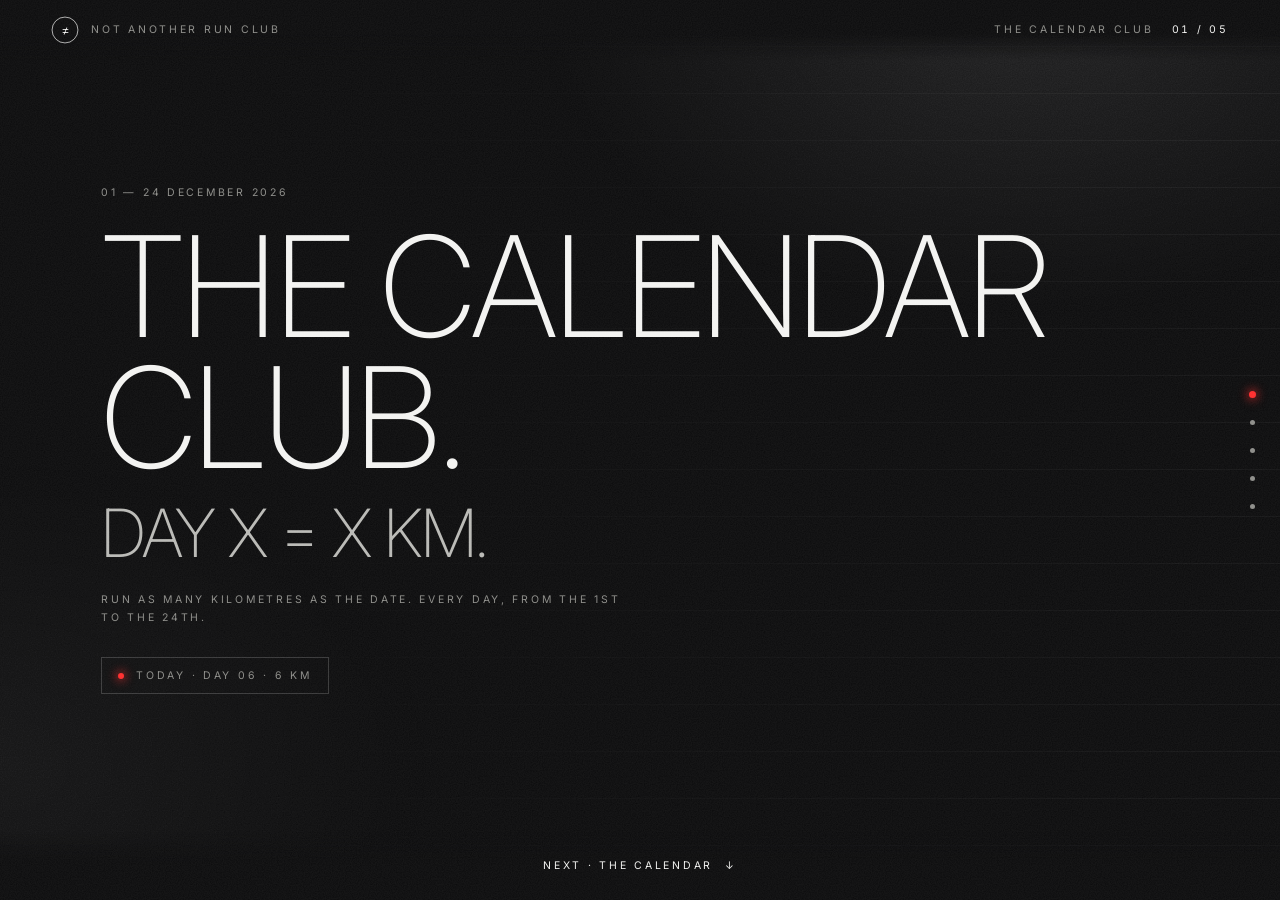
==== commit 8d6eb748: "Add files via upload" ====
--- a/index.html
+++ b/index.html
@@ -76,7 +76,7 @@
 .tile[aria-pressed="true"]{background:var(--ink);color:#0a0a0b}
 .tile[aria-pressed="true"] .micro{color:#555}
 
-/* page 3 — leaderboard */
+/* page 3 — results */
 .board{border-top:1px solid var(--line)}
 .head,.row{display:grid;grid-template-columns:54px minmax(0,1.5fr) repeat(6,minmax(0,1fr));column-gap:14px;align-items:baseline}
 .board.all .head,.board.all .row{grid-template-columns:54px minmax(0,2.4fr) repeat(3,minmax(0,1fr));column-gap:18px}
@@ -112,7 +112,28 @@
   .row .u{margin-left:4px;letter-spacing:.14em}
 }
 
-/* page 4 — map */
+/* page 4 — leaderboard grid (runners x days) */
+.grid{overflow-x:auto;overscroll-behavior-x:contain;border-top:1px solid var(--line);scrollbar-width:thin;scrollbar-color:#2c2c30 transparent}
+.gt{border-collapse:separate;border-spacing:0;width:100%;min-width:max-content;font-variant-numeric:tabular-nums}
+.gt th,.gt td{padding:0;text-align:center;border-bottom:1px solid var(--line-2);background:var(--bg)}
+.gt thead th{padding:13px 0;font-weight:400;position:relative;z-index:2;transform:translateY(var(--hy,0px));box-shadow:0 -34px 0 var(--bg)}   /* --hy keeps the day numbers under the top bar while the page scrolls (see stickyHead) */
+.gt .nm{position:sticky;left:0;z-index:1;text-align:left;padding:13px 18px 13px 0;min-width:clamp(150px,22vw,250px);max-width:250px}
+.gt thead .nm{z-index:3}
+.gt .nm span{display:inline-block;font-size:clamp(14px,1.4vw,17px);font-weight:300;text-transform:uppercase;letter-spacing:.01em}
+.gt .x{margin-left:8px;color:var(--red);font-size:.9em;letter-spacing:0}
+.gt .c{min-width:34px;width:34px;font-size:15px;color:var(--ink)}
+.gt thead .c{font-size:10.5px;letter-spacing:.08em;color:var(--ink-3)}
+.gt .ok{color:var(--ink)}
+.gt .no{color:var(--red)}
+.gt .na{color:var(--ink-3);opacity:.5}
+.gt .fut{color:var(--ink-3);opacity:.25}
+.gt .tdy{background:#131315}
+.gt thead .tdy{color:var(--ink)}
+.gt tr.dq .nm span:first-child{color:var(--ink-3)}
+.gt tbody tr:hover th,.gt tbody tr:hover td{background:var(--bg-2)}
+@media(max-width:640px){.gt .nm{min-width:118px;max-width:130px;padding-right:10px}.gt .nm span{font-size:13px;overflow-wrap:anywhere}.gt .c{min-width:30px;width:30px}.grid{margin-right:14px}}
+
+/* page 5 — map */
 .mapgrid{display:grid;grid-template-columns:minmax(0,1fr);gap:28px}
 @media(min-width:980px){.mapgrid{grid-template-columns:minmax(0,1fr) 330px}}
 .seg{display:inline-flex;border:1px solid var(--line)}
@@ -178,24 +199,35 @@
     <div class="pin">
       <div class="sec-head">
         <h2 class="display">The calendar.</h2>
-        <p class="micro">Tap a day to open its leaderboard</p>
+        <p class="micro">Tap a day to open its results</p>
       </div>
       <div class="cal" id="cal" role="group" aria-label="Days 1 to 24"></div>
     </div>
   </section>
 
-  <section class="page" id="leaderboard" data-title="Leaderboard" aria-label="Leaderboard">
+  <section class="page" id="results" data-title="Results" aria-label="Results">
     <div class="pin" style="justify-content:flex-start">
       <div class="sec-head">
-        <h2 class="display">Leaderboard.</h2>
+        <h2 class="display">Results.</h2>
         <div class="meta">
           <p class="micro" id="resMeta"></p>
           <button class="linkbtn" id="resAll" type="button" hidden>← All days</button>
         </div>
       </div>
       <p class="micro notice" id="notice" aria-live="polite"></p>
-      <div class="board" id="board" role="table" aria-label="Leaderboard"></div>
+      <div class="board" id="board" role="table" aria-label="Results"></div>
       <p class="micro ranknote" id="rankNote"></p>
+    </div>
+  </section>
+
+  <section class="page" id="leaderboard" data-title="Leaderboard" aria-label="Leaderboard">
+    <div class="pin" style="justify-content:flex-start">
+      <div class="sec-head">
+        <h2 class="display">Leaderboard.</h2>
+        <div class="meta"><p class="micro" id="lbMeta"></p></div>
+      </div>
+      <div class="grid" id="grid" tabindex="0" role="region" aria-label="Leaderboard: every runner, every day"></div>
+      <p class="micro ranknote" id="lbNote"></p>
     </div>
   </section>
 
@@ -264,7 +296,7 @@
 /* ===== STATE ===== */
 const DEMO_Q = /[?&]demo(=|&|$)/.test(location.search);
 let DATA = null, ENTRIES = [], loaded = false, lastText = null;
-const state = { day: null, mapDay: null, view: null, active: null, touched: false };   // day = leaderboard filter, mapDay = map filter
+const state = { day: null, mapDay: null, view: null, active: null, touched: false };   // day = results filter, mapDay = map filter
 let GEO = null;
 
 function isDemo() { return DEMO_Q || !!(DATA && DATA.demo); }
@@ -291,6 +323,8 @@
     const allTimed = doneDays.filter((e) => e.sec != null);
     rows.push({
       key, name: es[0].name, daysDone: doneDays.length,
+      dq: days.some((e) => !e.done),                                         // one "not finished" = disqualified
+      byDay: new Map(days.map((e) => [e.day, e.done])),
       dayKm: sumKm(selDone), sec: timed.length ? sumSec(timed) : null, pace: timed.length ? sumSec(timed) / sumKm(timed) : null,                 // the selected day (all days when none is selected)
       totalKm: sumKm(doneDays), tsec: allTimed.length ? sumSec(allTimed) : null, tpace: allTimed.length ? sumSec(allTimed) / sumKm(allTimed) : null, // all days, counted by the page
       ranked: selDone.length > 0, tried: sel.length > 0, timeComplete: selDone.length > 0 && timed.length === selDone.length, rank: null,
@@ -338,19 +372,19 @@
     const future = t.phase === 'before' || (t.phase === 'live' && d > t.day);
     el.append(h('button', {
       type: 'button', class: 'tile' + (t.phase === 'live' && d === t.day ? ' today' : '') + (future ? ' future' : ''),
-      'aria-pressed': String(state.day === d), 'aria-label': `Day ${d}, ${d} km — open leaderboard`,
-      onclick: () => { state.day = d; state.mapDay = d; state.touched = true; renderAll(); go(2, 'jump', true); },
+      'aria-pressed': String(state.day === d), 'aria-label': `Day ${d}, ${d} km — open results`,
+      onclick: () => { state.day = d; state.mapDay = d; state.touched = true; renderAll(); go(IDS.indexOf('results'), 'jump', true); },
     }, h('span', { class: 'n num' }, pad2(d)), h('span', { class: 'bt' }, m ? h('span', { class: 'met micro num' }, '✓ ' + met) : null, h('span', { class: 'km micro' }, d + ' km'))));
   }
 }
 
-/* ===== PAGE 3: leaderboard ===== */
+/* ===== PAGE 3: results ===== */
 /* [css class, header label, short label for phones] */
 const COLS_DAY = [['km', 'Distance', 'Distance'], ['sec', 'Time', 'Time'], ['pace', 'Avg pace', 'Avg pace']];
 const COLS_TOT = [['tkm', 'Total distance', 'Total dist.'], ['tsec', 'Total time', 'Total time'], ['tpace', 'Avg total pace', 'Total pace']];
 function renderBoard() {
   const root = $('#board'); root.replaceChildren();
-  const day = state.day, rows = computeRows(day);
+  const day = state.day, rows = computeRows(day).filter((r) => !r.dq);      // disqualified runners are not listed here
   root.className = 'board' + (day ? '' : ' all');
   const totalKm = rows.reduce((a, r) => a + r.totalKm, 0);
   const doneN = rows.filter((r) => r.ranked).length;
@@ -374,7 +408,7 @@
   rows.forEach((r, i) => {
     const top = i === 0 && r.rank === 1;
     let sub;
-    if (day) sub = r.ranked ? `Day ${pad2(day)} · ✓ Finished` : r.tried ? `Day ${pad2(day)} · ✗ Not finished` : 'No result yet';
+    if (day) sub = r.ranked ? `Day ${pad2(day)} · ✓ Finished` : 'No result yet';
     else sub = `${r.daysDone} ${r.daysDone === 1 ? 'day' : 'days'} finished`;
     const val = { km: [r.ranked ? fmtInt(r.dayKm) : '—', 'km'], sec: [fmtTime(r.sec), ''], pace: [fmtPace(r.pace), '/km'], tkm: [fmtInt(r.totalKm), 'km'], tsec: [fmtTime(r.tsec), ''], tpace: [fmtPace(r.tpace), '/km'] };
     const cell = ([cls, label, short]) => h('span', { class: 'cell ' + cls, role: 'cell', 'data-l': label, 'data-s': short }, h('span', { class: 'v' }, val[cls][0]), val[cls][1] && val[cls][0] !== '—' ? h('span', { class: 'u' }, val[cls][1]) : null);
@@ -385,7 +419,53 @@
   });
 }
 
-/* ===== PAGE 4: map ===== */
+/* ===== PAGE 4: leaderboard grid — every runner, days 1–24 ===== */
+function renderGrid() {
+  const root = $('#grid'); root.replaceChildren();
+  const t = todayInfo(), all = computeRows(null);
+  const rows = all.filter((r) => !r.dq).concat(all.filter((r) => r.dq));          // runners still in the game first, disqualified last
+  const live = all.filter((r) => !r.dq).length, out = all.length - live;
+  $('#lbMeta').textContent = loaded ? `${all.length} ${all.length === 1 ? 'runner' : 'runners'} · ${live} still in${out ? ' · ' + out + ' out' : ''}` : '';
+  $('#lbNote').textContent = '✓ finished the day’s distance · ✗ did not finish · a ✗ after a name = disqualified · – no result yet';
+  if (!loaded) { root.append(h('div', { class: 'empty' }, h('p', { class: 'micro' }, 'Loading…'))); return; }
+  if (!rows.length) {
+    root.append(h('div', { class: 'empty' }, h('p', { class: 'display' }, 'No runners yet.'),
+      h('p', { class: 'micro', style: 'margin-top:14px' }, t.phase === 'before' ? 'The calendar opens on 01 December.' : 'Nothing has been logged yet.')));
+    return;
+  }
+  const todayN = t.phase === 'live' ? t.day : 0;
+  const isFuture = (d) => t.phase === 'before' || (t.phase === 'live' && d > t.day);
+  const tr0 = h('tr', null, h('th', { class: 'nm micro', scope: 'col' }, 'Runner'));
+  for (let d = 1; d <= DAYS; d++) tr0.append(h('th', { class: 'c' + (d === todayN ? ' tdy' : ''), scope: 'col', title: `Day ${d} · ${d} km` }, String(d)));
+  const body = h('tbody');
+  for (const r of rows) {
+    const tr = h('tr', { class: r.dq ? 'dq' : '' },
+      h('th', { class: 'nm', scope: 'row' }, h('span', null, r.name), r.dq ? h('span', { class: 'x', role: 'img', 'aria-label': 'disqualified', title: 'Disqualified' }, '✗') : null));
+    for (let d = 1; d <= DAYS; d++) {
+      const v = r.byDay.get(d);
+      const cls = 'c ' + (v === true ? 'ok' : v === false ? 'no' : isFuture(d) ? 'fut' : 'na') + (d === todayN ? ' tdy' : '');
+      const txt = v === true ? '✓' : v === false ? '✗' : isFuture(d) ? '' : '–';
+      tr.append(h('td', { class: cls, 'aria-label': `Day ${d}: ${v === true ? 'finished' : v === false ? 'not finished' : 'no result'}` }, txt));
+    }
+    body.append(tr);
+  }
+  root.append(h('table', { class: 'gt' }, h('thead', null, tr0), body));
+  askStickyHead();
+}
+
+/* the day numbers stay in view while the page scrolls (CSS sticky can't do it: the grid itself is the horizontal scroller) */
+let headRaf = 0;
+function stickyHead() {
+  headRaf = 0;
+  const t = document.querySelector('#grid .gt'); if (!t) return;
+  const th = t.tHead.getBoundingClientRect().height, r = t.getBoundingClientRect(), top = document.querySelector('.bar').offsetHeight;
+  t.style.setProperty('--hy', Math.max(0, Math.min(top - r.top, r.height - th)) + 'px');
+}
+const askStickyHead = () => { if (!headRaf) headRaf = requestAnimationFrame(stickyHead); };
+document.querySelector('#leaderboard').addEventListener('scroll', askStickyHead, { passive: true });
+window.addEventListener('resize', askStickyHead);
+
+/* ===== PAGE 5: map ===== */
 const W = 1000, rad = (d) => d * Math.PI / 180;
 const merc = (lat) => Math.log(Math.tan(Math.PI / 4 + rad(Math.max(-85, Math.min(85, lat))) / 2));
 const VIEWS = {
@@ -477,7 +557,7 @@
   $('#cityMore').textContent = msgs.join(' · ');
 }
 
-function renderAll() { renderStatus(); renderCal(); renderBoard(); renderMap(); }
+function renderAll() { renderStatus(); renderCal(); renderBoard(); renderGrid(); renderMap(); }
 
 /* ===== DECK NAVIGATION: one page at a time, cross-fade between them ===== */
 const pages = [...document.querySelectorAll('.page')];
@@ -568,7 +648,7 @@
   DATA = j && typeof j === 'object' ? j : {};
   ENTRIES = (Array.isArray(DATA.entries) ? DATA.entries : []).map((d) => clean(d && d.id, d)).filter(Boolean);
   loaded = true; $('#notice').textContent = '';
-  if (!state.touched) { const t = todayInfo(); state.day = t.phase === 'live' ? t.day : null; }   // while the event runs, the leaderboard opens on today
+  if (!state.touched) { const t = todayInfo(); state.day = t.phase === 'live' ? t.day : null; }   // while the event runs, the results open on today
   renderAll();
 }
 async function loadData() {
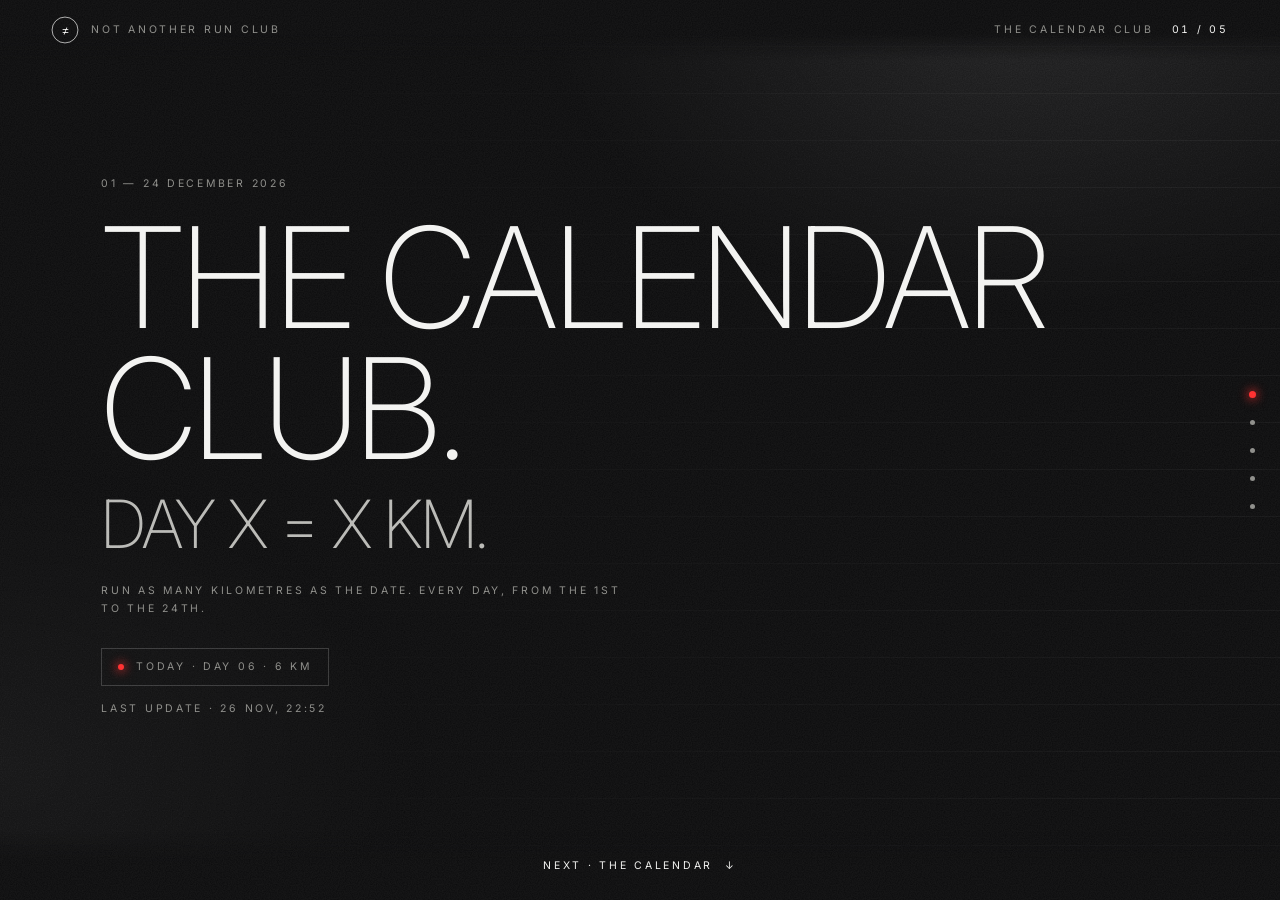
==== commit ed18704c: "Add files via upload" ====
--- a/index.html
+++ b/index.html
@@ -6,6 +6,19 @@
 <title>The Calendar Club</title>
 <meta name="description" content="Day X = X km. An advent calendar for runners, 1–24 December.">
 <meta name="theme-color" content="#0a0a0b">
+<!-- Link preview (WhatsApp, iMessage, Messenger, Slack, Instagram DMs ...). The image address must be the FULL address of og.png.
+     When your own domain is live, replace notanotherrunclub.github.io/Calendar-Club in the three lines marked (*) with it. -->
+<meta property="og:type" content="website">
+<meta property="og:site_name" content="The Calendar Club">
+<meta property="og:title" content="The Calendar Club — Day X = X km">
+<meta property="og:description" content="Run as many kilometres as the date, every day, from the 1st to the 24th of December. Leaderboard, results and where we ran.">
+<meta property="og:url" content="https://notanotherrunclub.github.io/Calendar-Club/"><!-- (*) -->
+<meta property="og:image" content="https://notanotherrunclub.github.io/Calendar-Club/og.png"><!-- (*) -->
+<meta property="og:image:width" content="1200">
+<meta property="og:image:height" content="630">
+<meta property="og:image:alt" content="The Calendar Club. Day X = X km. 1–24 December 2026.">
+<meta name="twitter:card" content="summary_large_image">
+<meta name="twitter:image" content="https://notanotherrunclub.github.io/Calendar-Club/og.png"><!-- (*) -->
 <!-- Remove the next line if you WANT search engines to list the page (it shows runners' names). -->
 <meta name="robots" content="noindex">
 <link rel="icon" href="data:image/svg+xml,%3Csvg xmlns='http://www.w3.org/2000/svg' viewBox='0 0 40 40'%3E%3Crect width='40' height='40' fill='%230a0a0b'/%3E%3Ccircle cx='20' cy='20' r='17' fill='none' stroke='%23f3f3f1'/%3E%3Ctext x='20' y='28' text-anchor='middle' font-size='22' fill='%23f3f3f1' font-family='sans-serif'%3E%E2%89%A0%3C/text%3E%3C/svg%3E">
@@ -112,6 +125,9 @@
   .row .u{margin-left:4px;letter-spacing:.14em}
 }
 
+/* disqualified marker after a name in the overall results */
+.board .name .x{margin-left:.45em;color:var(--red);font-size:.7em;vertical-align:.12em;letter-spacing:0}
+
 /* page 4 — leaderboard grid (runners x days) */
 .grid{overflow-x:auto;overscroll-behavior-x:contain;border-top:1px solid var(--line);scrollbar-width:thin;scrollbar-color:#2c2c30 transparent}
 .gt{border-collapse:separate;border-spacing:0;width:100%;min-width:max-content;font-variant-numeric:tabular-nums}
@@ -324,16 +340,20 @@
     rows.push({
       key, name: es[0].name, daysDone: doneDays.length,
       dq: days.some((e) => !e.done),                                         // one "not finished" = disqualified
+      dqDay: days.reduce((m, e) => (e.done ? m : Math.min(m, e.day)), Infinity),   // the first day they did not finish
       byDay: new Map(days.map((e) => [e.day, e.done])),
       dayKm: sumKm(selDone), sec: timed.length ? sumSec(timed) : null, pace: timed.length ? sumSec(timed) / sumKm(timed) : null,                 // the selected day (all days when none is selected)
       totalKm: sumKm(doneDays), tsec: allTimed.length ? sumSec(allTimed) : null, tpace: allTimed.length ? sumSec(allTimed) / sumKm(allTimed) : null, // all days, counted by the page
       ranked: selDone.length > 0, tried: sel.length > 0, timeComplete: selDone.length > 0 && timed.length === selDone.length, rank: null,
     });
   }
-  /* RANKING: 1) finished the job first (the day's distance; overall: most days finished)  2) then the faster time (runners whose times are all entered go first)  3) then name */
+  /* RANKING — one day: 1) finishers first  2) then the faster time (runners whose times are all entered go first)  3) then name
+     — all days: 1) most kilometres  2) at the same distance the faster overall runner (complete times first, then lower overall pace)  3) then name */
   const t = (r) => { const v = RANK_BY === 'pace' ? r.pace : r.sec; return v == null ? Infinity : v; };
-  const ranked = rows.filter((r) => r.ranked).sort((a, b) =>
-    (day ? 0 : b.daysDone - a.daysDone) || (Number(b.timeComplete) - Number(a.timeComplete)) || (t(a) - t(b)) || (b.totalKm - a.totalKm) || a.name.localeCompare(b.name, 'hu'));
+  const tp = (r) => (r.tpace == null ? Infinity : r.tpace);
+  const ranked = rows.filter((r) => r.ranked).sort((a, b) => day
+    ? (Number(b.timeComplete) - Number(a.timeComplete)) || (t(a) - t(b)) || (b.totalKm - a.totalKm) || a.name.localeCompare(b.name, 'hu')
+    : (b.totalKm - a.totalKm) || (Number(b.timeComplete) - Number(a.timeComplete)) || (tp(a) - tp(b)) || a.name.localeCompare(b.name, 'hu'));
   ranked.forEach((r, i) => { r.rank = i + 1; });
   const rest = rows.filter((r) => !r.ranked).sort((a, b) => (Number(b.tried) - Number(a.tried)) || a.name.localeCompare(b.name, 'hu'));
   return ranked.concat(rest);
@@ -384,7 +404,7 @@
 const COLS_TOT = [['tkm', 'Total distance', 'Total dist.'], ['tsec', 'Total time', 'Total time'], ['tpace', 'Avg total pace', 'Total pace']];
 function renderBoard() {
   const root = $('#board'); root.replaceChildren();
-  const day = state.day, rows = computeRows(day).filter((r) => !r.dq);      // disqualified runners are not listed here
+  const day = state.day, rows = computeRows(day).filter((r) => !day || r.dqDay > day);   // one day: a runner is not listed from their first missed day on; overall: everyone is listed
   root.className = 'board' + (day ? '' : ' all');
   const totalKm = rows.reduce((a, r) => a + r.totalKm, 0);
   const doneN = rows.filter((r) => r.ranked).length;
@@ -393,12 +413,12 @@
     : `Overall · ${rows.length} ${rows.length === 1 ? 'runner' : 'runners'} · ${fmtInt(totalKm)} km`;
   $('#resAll').hidden = !day;
   const how = RANK_BY === 'pace' ? 'average pace' : 'time';
-  $('#rankNote').textContent = rows.length ? (day ? `Ranked by finishers first, then fastest ${how} on day ${pad2(day)}. Distance, time and pace are for day ${pad2(day)}; the totals add up every day (day 7 = 7 km).` : `Ranked by days finished first, then fastest ${how}. Distance = the days finished added up (day 7 = 7 km).`) : '';
+  $('#rankNote').textContent = rows.length ? (day ? `Ranked by finishers first, then fastest ${how} on day ${pad2(day)}. Distance, time and pace are for day ${pad2(day)}; the totals add up every day (day 7 = 7 km).` : 'Ranked by total distance first; at the same distance the faster overall runner goes first. Distance = the days finished added up (day 7 = 7 km). A ✗ after a name = disqualified.') : '';
   if (!loaded) { root.append(h('div', { class: 'empty' }, h('p', { class: 'micro' }, 'Loading results…'))); return; }
   if (!rows.length) {
     const t = todayInfo();
     root.append(h('div', { class: 'empty' }, h('p', { class: 'display' }, 'No results yet.'),
-      h('p', { class: 'micro', style: 'margin-top:14px' }, t.phase === 'before' ? 'The calendar opens on 01 December.' : 'Nothing has been logged yet.')));
+      h('p', { class: 'micro', style: 'margin-top:14px' }, ENTRIES.length ? 'Nobody still in the game has a result for this day.' : t.phase === 'before' ? 'The calendar opens on 01 December.' : 'Nothing has been logged yet.')));
     return;
   }
   const cols = (day ? COLS_DAY : []).concat(COLS_TOT);
@@ -409,12 +429,12 @@
     const top = i === 0 && r.rank === 1;
     let sub;
     if (day) sub = r.ranked ? `Day ${pad2(day)} · ✓ Finished` : 'No result yet';
-    else sub = `${r.daysDone} ${r.daysDone === 1 ? 'day' : 'days'} finished`;
+    else sub = `${r.daysDone} ${r.daysDone === 1 ? 'day' : 'days'} finished${r.dq ? ' · disqualified' : ''}`;
     const val = { km: [r.ranked ? fmtInt(r.dayKm) : '—', 'km'], sec: [fmtTime(r.sec), ''], pace: [fmtPace(r.pace), '/km'], tkm: [fmtInt(r.totalKm), 'km'], tsec: [fmtTime(r.tsec), ''], tpace: [fmtPace(r.tpace), '/km'] };
     const cell = ([cls, label, short]) => h('span', { class: 'cell ' + cls, role: 'cell', 'data-l': label, 'data-s': short }, h('span', { class: 'v' }, val[cls][0]), val[cls][1] && val[cls][0] !== '—' ? h('span', { class: 'u' }, val[cls][1]) : null);
     root.append(h('div', { class: 'row' + (top ? ' top' : '') + (r.ranked ? '' : ' dim'), role: 'row' },
       h('span', { class: 'rank cell num', role: 'cell' }, r.rank ? pad2(r.rank) : '—'),
-      h('span', { class: 'who cell', role: 'cell' }, h('span', { class: 'name' }, r.name), h('span', { class: 'sub micro' }, sub)),
+      h('span', { class: 'who cell', role: 'cell' }, h('span', { class: 'name' }, r.name, !day && r.dq ? h('span', { class: 'x', role: 'img', 'aria-label': 'disqualified', title: 'Disqualified' }, '✗') : null), h('span', { class: 'sub micro' }, sub)),
       ...cols.map(cell)));
   });
 }
